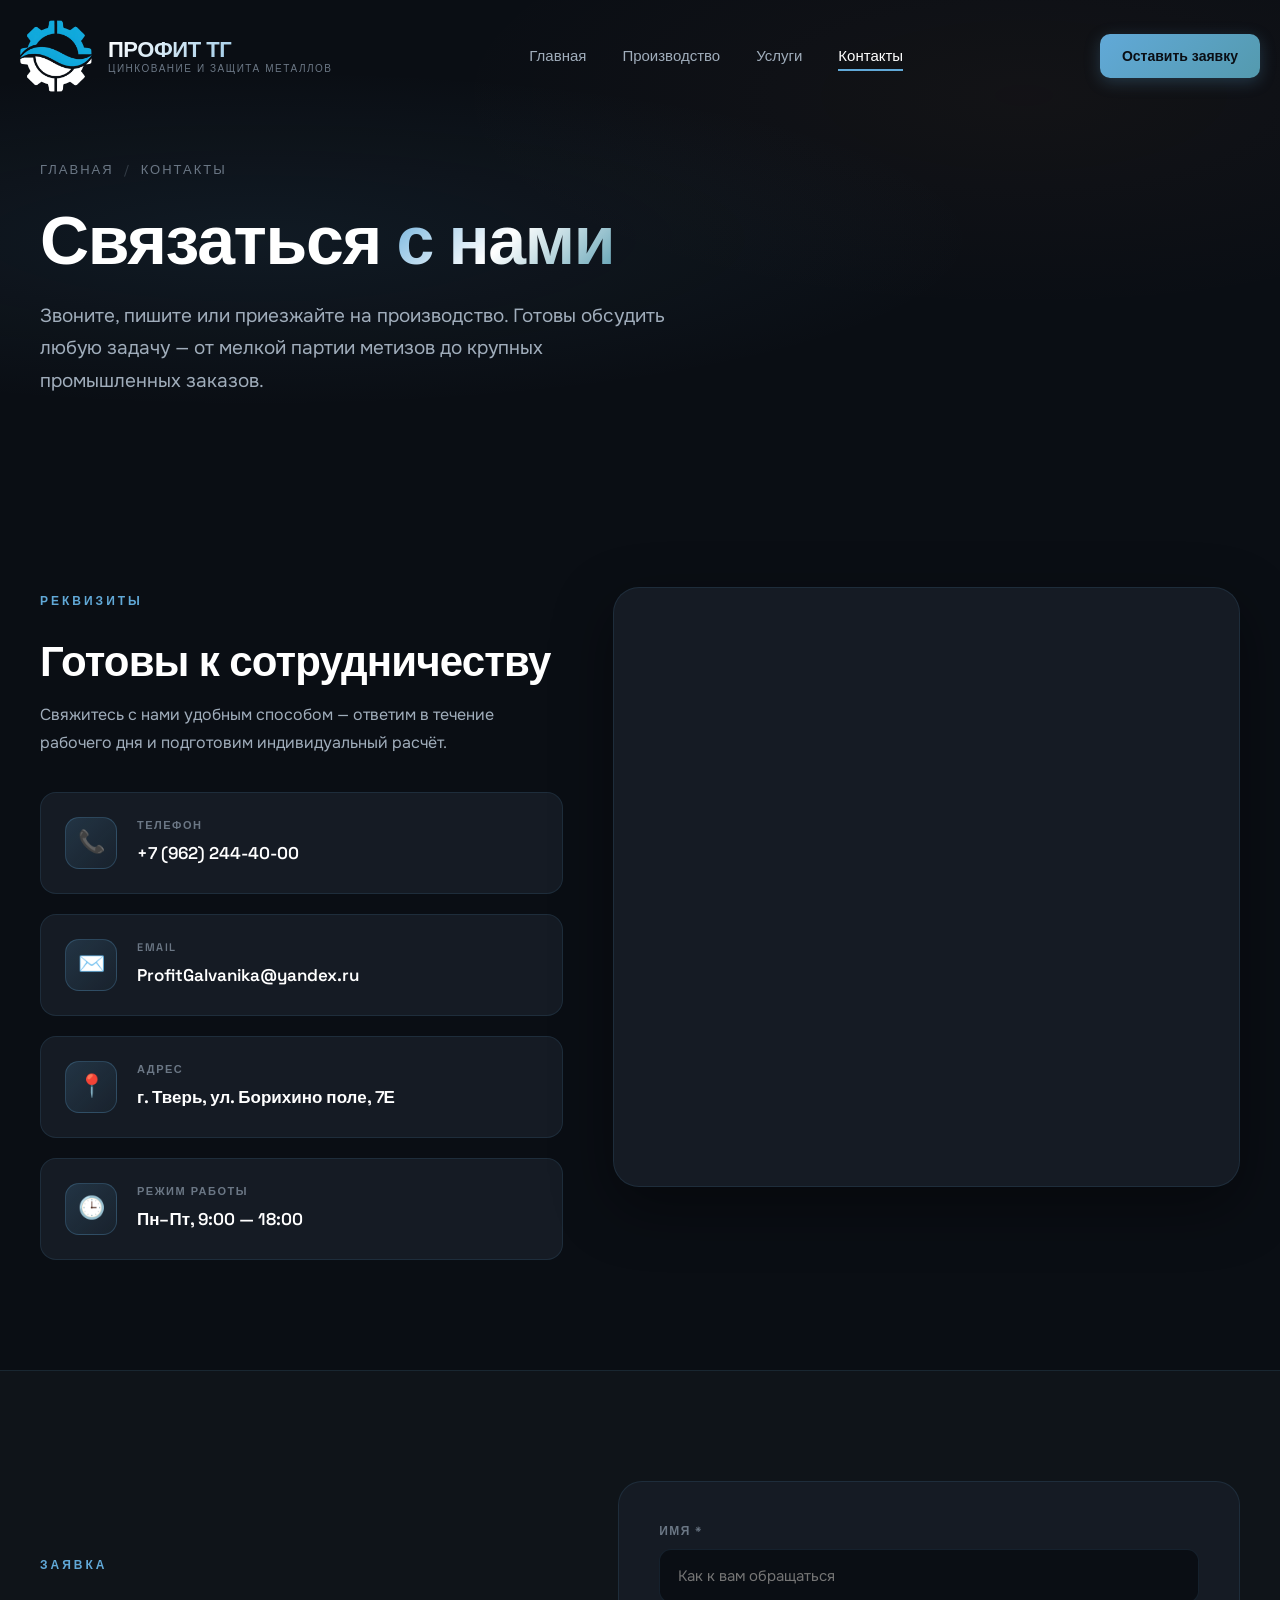
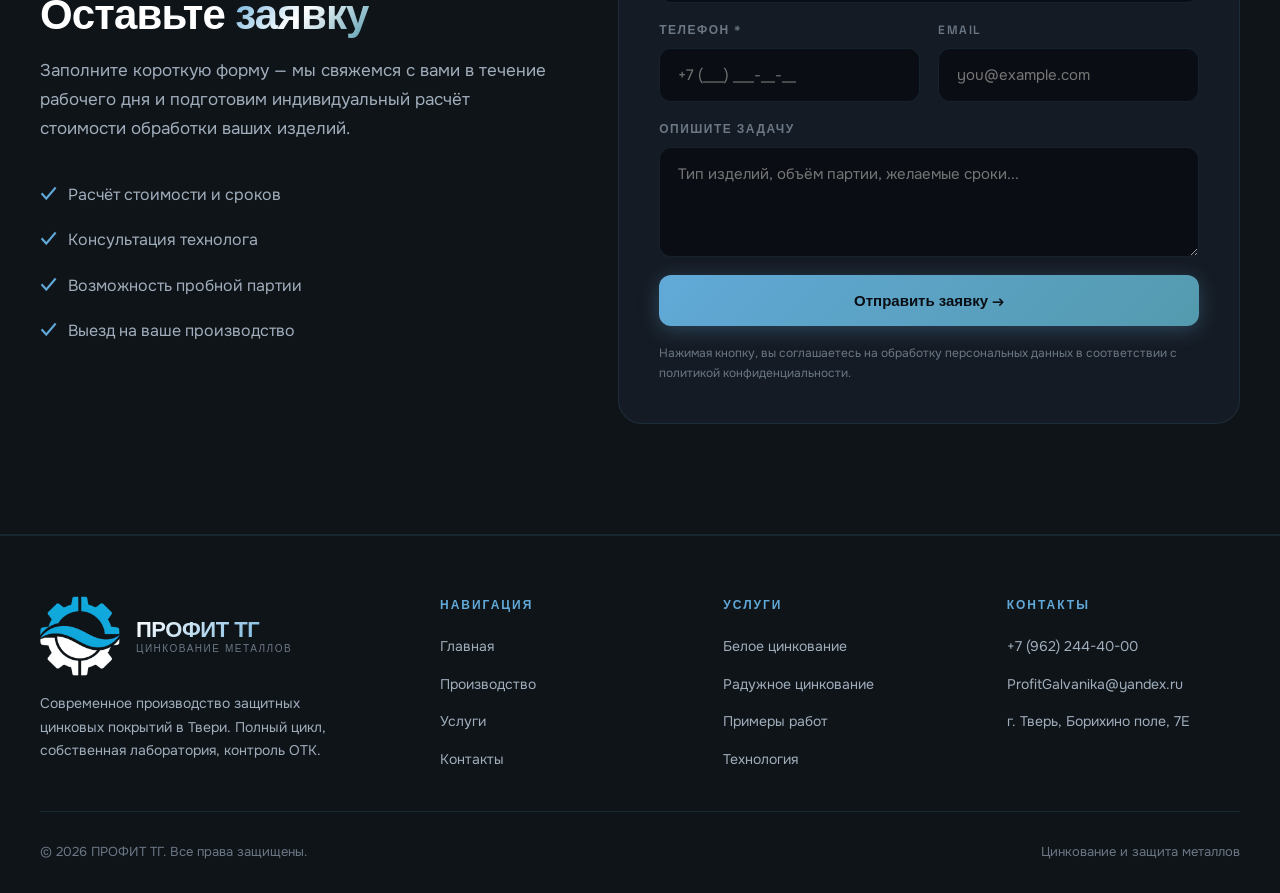
==== contacts.html @ e3006796 "123" ====
<!DOCTYPE html>
<html lang="ru">
<head>
  <meta charset="UTF-8" />
  <meta name="viewport" content="width=device-width, initial-scale=1.0" />
  <title>Контакты — Профит ТГ</title>
  <meta name="description" content="Контакты ПРОФИТ ТГ: г. Тверь, ул. Борихино поле, 7Е. Телефон, email, схема проезда и форма обратной связи." />
  <link rel="icon" type="image/png" href="assets/img/favicon.png" />
  <link rel="apple-touch-icon" href="assets/img/favicon.png" />
  <link rel="preconnect" href="https://fonts.googleapis.com" />
  <link rel="preconnect" href="https://fonts.gstatic.com" crossorigin />
  <link href="https://fonts.googleapis.com/css2?family=Space+Grotesk:wght@400;500;600;700&family=Onest:wght@300;400;500;600;700&display=swap" rel="stylesheet" />
  <link rel="stylesheet" href="assets/css/style.css" />
</head>
<body>

  <nav class="nav" id="navbar">
    <div class="nav-inner">
      <a class="brand" href="index.html">
        <img src="assets/img/logo.png" alt="Профит ТГ" />
        <span class="brand-text">
          <span class="name">ПРОФИТ ТГ</span>
          <span class="tag">Цинкование и защита металлов</span>
        </span>
      </a>
      <ul class="nav-links">
        <li><a href="index.html">Главная</a></li>
        <li><a href="production.html">Производство</a></li>
        <li><a href="services.html">Услуги</a></li>
        <li><a href="contacts.html" class="active">Контакты</a></li>
      </ul>
      <a href="#form" class="nav-cta">Оставить заявку</a>
      <button class="mobile-menu-btn" onclick="toggleMenu()" id="menuBtn"><span></span><span></span><span></span></button>
    </div>
  </nav>

  <div class="mobile-nav" id="mobileNav">
    <a href="index.html" onclick="toggleMenu()">Главная</a>
    <a href="production.html" onclick="toggleMenu()">Производство</a>
    <a href="services.html" onclick="toggleMenu()">Услуги</a>
    <a href="contacts.html" class="active" onclick="toggleMenu()">Контакты</a>
  </div>

  <!-- Hero -->
  <section class="page-hero" style="min-height:50vh;">
    <div class="page-hero-inner">
      <div class="breadcrumbs"><a href="index.html">Главная</a><span class="sep">/</span><span>Контакты</span></div>
      <h1>Связаться <span style="background:linear-gradient(135deg,var(--accent),#fff,var(--accent-secondary));-webkit-background-clip:text;background-clip:text;-webkit-text-fill-color:transparent;">с&nbsp;нами</span></h1>
      <p>Звоните, пишите или приезжайте на производство. Готовы обсудить любую задачу — от мелкой партии метизов до крупных промышленных заказов.</p>
    </div>
  </section>

  <!-- Contacts -->
  <section class="section">
    <div class="contacts-grid">
      <div class="contact-info">
        <span class="section-label">Реквизиты</span>
        <h2 style="font-size: clamp(28px, 3.5vw, 42px); margin: 12px 0 16px;">Готовы к сотрудничеству</h2>
        <p style="color: var(--text-secondary); font-size: 16px; line-height: 1.7;">Свяжитесь с нами удобным способом — ответим в течение рабочего дня и подготовим индивидуальный расчёт.</p>

        <div class="contact-list">
          <div class="contact-item">
            <div class="contact-icon">📞</div>
            <div>
              <h4>Телефон</h4>
              <a href="tel:+79622444000">+7 (962) 244-40-00</a>
            </div>
          </div>
          <div class="contact-item">
            <div class="contact-icon">✉️</div>
            <div>
              <h4>Email</h4>
              <a href="mailto:ProfitGalvanika@yandex.ru">ProfitGalvanika@yandex.ru</a>
            </div>
          </div>
          <div class="contact-item">
            <div class="contact-icon">📍</div>
            <div>
              <h4>Адрес</h4>
              <p>г. Тверь, ул. Борихино поле, 7Е</p>
            </div>
          </div>
          <div class="contact-item">
            <div class="contact-icon">🕒</div>
            <div>
              <h4>Режим работы</h4>
              <p>Пн–Пт, 9:00 — 18:00</p>
            </div>
          </div>
        </div>
      </div>

      <div class="map-container">
        <iframe src="https://yandex.com/map-widget/v1/?ll=35.815013%2C56.834122&z=17&l=map&pt=35.815013%2C56.834122%2Cpm2rdm" allowfullscreen="true"></iframe>
      </div>
    </div>
  </section>

  <!-- Form -->
  <section class="form-section" id="form">
    <div class="section">
      <div class="form-wrap">
        <div class="form-info">
          <span class="section-label">Заявка</span>
          <h2>Оставьте <span class="accent">заявку</span></h2>
          <p>Заполните короткую форму — мы свяжемся с вами в течение рабочего дня и подготовим индивидуальный расчёт стоимости обработки ваших изделий.</p>
          <ul>
            <li>Расчёт стоимости и сроков</li>
            <li>Консультация технолога</li>
            <li>Возможность пробной партии</li>
            <li>Выезд на ваше производство</li>
          </ul>
        </div>

        <form class="feedback-form" id="feedbackForm" novalidate>
          <div class="field">
            <label for="f-name">Имя *</label>
            <input id="f-name" name="name" type="text" placeholder="Как к вам обращаться" required />
          </div>
          <div class="field-row">
            <div class="field">
              <label for="f-phone">Телефон *</label>
              <input id="f-phone" name="phone" type="tel" placeholder="+7 (___) ___-__-__" />
            </div>
            <div class="field">
              <label for="f-email">Email</label>
              <input id="f-email" name="email" type="email" placeholder="you@example.com" />
            </div>
          </div>
          <div class="field">
            <label for="f-message">Опишите задачу</label>
            <textarea id="f-message" name="message" placeholder="Тип изделий, объём партии, желаемые сроки..."></textarea>
          </div>
          <button type="submit" class="btn btn-primary" style="justify-content:center;">Отправить заявку →</button>
          <div class="form-status"></div>
          <p class="form-consent">Нажимая кнопку, вы соглашаетесь на обработку персональных данных в соответствии с политикой конфиденциальности.</p>
        </form>
      </div>
    </div>
  </section>

  <footer>
    <div class="footer-grid">
      <div class="footer-brand">
        <a class="brand" href="index.html">
          <img src="assets/img/logo.png" alt="Профит ТГ" />
          <span class="brand-text"><span class="name">ПРОФИТ ТГ</span><span class="tag">Цинкование металлов</span></span>
        </a>
        <p>Современное производство защитных цинковых покрытий в Твери. Полный цикл, собственная лаборатория, контроль ОТК.</p>
      </div>
      <div class="footer-col"><h5>Навигация</h5><ul><li><a href="index.html">Главная</a></li><li><a href="production.html">Производство</a></li><li><a href="services.html">Услуги</a></li><li><a href="contacts.html">Контакты</a></li></ul></div>
      <div class="footer-col"><h5>Услуги</h5><ul><li><a href="services.html#white">Белое цинкование</a></li><li><a href="services.html#rainbow">Радужное цинкование</a></li><li><a href="services.html#examples">Примеры работ</a></li><li><a href="production.html">Технология</a></li></ul></div>
      <div class="footer-col"><h5>Контакты</h5><ul><li><a href="tel:+79622444000">+7 (962) 244-40-00</a></li><li><a href="mailto:ProfitGalvanika@yandex.ru">ProfitGalvanika@yandex.ru</a></li><li><a href="contacts.html">г. Тверь, Борихино поле, 7Е</a></li></ul></div>
    </div>
    <div class="footer-bottom"><p>© <span id="year">2026</span> ПРОФИТ ТГ. Все права защищены.</p><p>Цинкование и защита металлов</p></div>
  </footer>

  <script>document.getElementById('year').textContent = new Date().getFullYear();</script>
  <script src="assets/js/main.js"></script>
</body>
</html>
---- assets/css/style.css ----
/* ============================================
   ПРОФИТ ТГ — общий стиль (брендбук)
   Цвета: #61a9d8 / #549aae / #1e1e1d / #c99e41 / #e08455
   Шрифты: Space Grotesk + Onest
   ============================================ */

:root {
  --bg-primary: #0a0e14;
  --bg-secondary: #0f1419;
  --bg-card: #151b24;
  --bg-elevated: #1a2230;
  --accent: #61a9d8;
  --accent-secondary: #549aae;
  --accent-warm: #e08455;
  --accent-gold: #c99e41;
  --text-primary: #ffffff;
  --text-secondary: #a0adbb;
  --text-muted: #6b7785;
  --border: rgba(97, 169, 216, 0.12);
  --border-strong: rgba(97, 169, 216, 0.28);
  --glow: rgba(97, 169, 216, 0.3);
  --font-display: 'Space Grotesk', sans-serif;
  --font-body: 'Onest', sans-serif;
  --maxw: 1400px;
}

* { margin: 0; padding: 0; box-sizing: border-box; }
html { scroll-behavior: smooth; }
body {
  font-family: var(--font-body);
  background: var(--bg-primary);
  color: var(--text-primary);
  line-height: 1.6;
  overflow-x: hidden;
  font-weight: 400;
  -webkit-font-smoothing: antialiased;
}
h1, h2, h3, h4, h5, h6 { font-family: var(--font-display); letter-spacing: -0.02em; }
a { color: inherit; text-decoration: none; }
img { display: block; max-width: 100%; }

/* ===== Navigation ===== */
.nav {
  position: fixed; top: 0; left: 0; right: 0; z-index: 1000;
  padding: 20px 40px;
  transition: all 0.4s cubic-bezier(0.4, 0, 0.2, 1);
}
.nav.scrolled {
  background: rgba(10, 14, 20, 0.85);
  backdrop-filter: blur(20px) saturate(180%);
  -webkit-backdrop-filter: blur(20px) saturate(180%);
  border-bottom: 1px solid var(--border);
  padding: 14px 40px;
}
.nav-inner {
  max-width: var(--maxw); margin: 0 auto;
  display: flex; justify-content: space-between; align-items: center;
}
.brand { display: flex; align-items: center; gap: 16px; }
.brand img { width: 72px; height: 72px; object-fit: contain; flex-shrink: 0; }
.nav.scrolled .brand img { width: 60px; height: 60px; transition: all 0.4s; }
.brand-text {
  display: flex; flex-direction: column; line-height: 1;
  font-family: var(--font-display);
}
.brand-text .name {
  font-size: 22px; font-weight: 700; letter-spacing: -0.02em;
  background: linear-gradient(135deg, #fff 0%, var(--accent) 100%);
  -webkit-background-clip: text; background-clip: text; -webkit-text-fill-color: transparent;
}
.brand-text .tag {
  font-size: 10px; font-weight: 500; letter-spacing: 1.5px;
  color: var(--text-muted); text-transform: uppercase; margin-top: 4px;
}
.nav-links { display: flex; gap: 36px; list-style: none; }
.nav-links a {
  color: var(--text-secondary); font-size: 15px; font-weight: 500;
  position: relative; transition: color 0.3s; font-family: var(--font-display);
}
.nav-links a::before {
  content: ''; position: absolute; bottom: -6px; left: 0; width: 0; height: 2px;
  background: var(--accent);
  transition: width 0.3s cubic-bezier(0.4, 0, 0.2, 1);
}
.nav-links a:hover, .nav-links a.active { color: var(--text-primary); }
.nav-links a:hover::before, .nav-links a.active::before { width: 100%; }
.nav-cta {
  padding: 11px 22px; border-radius: 10px;
  background: linear-gradient(135deg, var(--accent), var(--accent-secondary));
  color: #0a0e14 !important; font-weight: 600; font-size: 14px;
  font-family: var(--font-display);
  transition: all 0.3s; box-shadow: 0 4px 16px rgba(97, 169, 216, 0.25);
}
.nav-cta:hover { transform: translateY(-2px); box-shadow: 0 8px 24px rgba(97, 169, 216, 0.4); }

.mobile-menu-btn {
  display: none; background: none; border: none; cursor: pointer;
  padding: 8px; z-index: 1001; border-radius: 8px;
}
.mobile-menu-btn span {
  display: block; width: 26px; height: 2px;
  background: var(--text-primary); margin: 6px 0; border-radius: 2px;
  transition: all 0.3s cubic-bezier(0.4, 0, 0.2, 1);
}
.mobile-menu-btn.active span:nth-child(1) { transform: rotate(45deg) translate(6px, 6px); }
.mobile-menu-btn.active span:nth-child(2) { opacity: 0; }
.mobile-menu-btn.active span:nth-child(3) { transform: rotate(-45deg) translate(6px, -6px); }

.mobile-nav {
  display: none; position: fixed; inset: 0;
  background: rgba(10, 14, 20, 0.98); backdrop-filter: blur(20px);
  z-index: 999; padding: 120px 40px;
  flex-direction: column; align-items: center; gap: 32px;
  opacity: 0; transition: opacity 0.4s;
}
.mobile-nav.active { display: flex; opacity: 1; }
.mobile-nav a {
  color: var(--text-primary); font-size: 28px; font-weight: 600;
  font-family: var(--font-display); transition: color 0.3s;
}
.mobile-nav a:hover, .mobile-nav a.active { color: var(--accent); }

/* ===== Layout ===== */
.section { padding: 110px 40px; max-width: var(--maxw); margin: 0 auto; }
.section-tight { padding: 80px 40px; }
.section-header { text-align: center; margin-bottom: 70px; }
.section-label {
  display: inline-block; font-family: var(--font-display);
  font-size: 12px; text-transform: uppercase; letter-spacing: 3px;
  color: var(--accent); margin-bottom: 16px; font-weight: 600;
}
.section h2 {
  font-size: clamp(30px, 4vw, 48px); font-weight: 700;
  margin-bottom: 18px; line-height: 1.1;
}
.section h2 .accent {
  background: linear-gradient(135deg, var(--accent), #fff, var(--accent-secondary));
  -webkit-background-clip: text; background-clip: text; -webkit-text-fill-color: transparent;
}
.section-subtitle {
  color: var(--text-secondary); font-size: 17px;
  max-width: 640px; margin: 0 auto; line-height: 1.7;
}

/* ===== Buttons ===== */
.btn {
  display: inline-flex; align-items: center; gap: 10px;
  padding: 16px 30px; border-radius: 12px;
  font-family: var(--font-display); font-size: 15px; font-weight: 600;
  cursor: pointer; border: none;
  transition: all 0.3s cubic-bezier(0.4, 0, 0.2, 1);
}
.btn-primary {
  background: linear-gradient(135deg, var(--accent), var(--accent-secondary));
  color: #0a0e14;
  box-shadow: 0 4px 20px rgba(97, 169, 216, 0.3);
  position: relative; overflow: hidden;
}
.btn-primary::before {
  content: ''; position: absolute; top: 0; left: -100%; width: 100%; height: 100%;
  background: linear-gradient(90deg, transparent, rgba(255,255,255,0.35), transparent);
  transition: left 0.5s;
}
.btn-primary:hover::before { left: 100%; }
.btn-primary:hover { transform: translateY(-2px); box-shadow: 0 8px 30px rgba(97, 169, 216, 0.45); }
.btn-secondary {
  background: rgba(255, 255, 255, 0.04);
  color: var(--text-primary);
  border: 1px solid var(--border-strong);
}
.btn-secondary:hover {
  border-color: var(--accent);
  background: rgba(97, 169, 216, 0.08);
  transform: translateY(-2px);
}

/* ===== Hero (общий) ===== */
.page-hero {
  min-height: 70vh; padding: 160px 40px 80px;
  position: relative; overflow: hidden;
  background:
    radial-gradient(ellipse at 20% 50%, rgba(97, 169, 216, 0.08) 0%, transparent 50%),
    radial-gradient(ellipse at 80% 20%, rgba(224, 132, 85, 0.04) 0%, transparent 40%),
    var(--bg-primary);
  display: flex; align-items: center;
}
.page-hero-inner {
  max-width: var(--maxw); margin: 0 auto; width: 100%;
  position: relative; z-index: 2;
}
.page-hero h1 {
  font-size: clamp(36px, 5.5vw, 68px); font-weight: 700;
  line-height: 1.05; margin-bottom: 24px;
}
.page-hero p {
  color: var(--text-secondary); font-size: 19px;
  max-width: 640px; line-height: 1.7;
}
.breadcrumbs {
  display: flex; gap: 10px; align-items: center;
  font-size: 13px; color: var(--text-muted);
  margin-bottom: 24px; font-family: var(--font-display);
  text-transform: uppercase; letter-spacing: 2px;
}
.breadcrumbs a { color: var(--text-muted); transition: color 0.3s; }
.breadcrumbs a:hover { color: var(--accent); }
.breadcrumbs span.sep { opacity: 0.4; }

/* ===== Главная: слайдер-баннер ===== */
.banner-slider {
  position: relative; height: 100vh; min-height: 640px; max-height: 880px;
  overflow: hidden;
  background: var(--bg-primary);
}
.slide {
  position: absolute; inset: 0;
  opacity: 0; visibility: hidden;
  transition: opacity 1.1s cubic-bezier(0.4, 0, 0.2, 1), visibility 1.1s;
  display: flex; align-items: center;
}
.slide.active { opacity: 1; visibility: visible; }
.slide-bg {
  position: absolute; inset: 0;
  background-size: cover; background-position: center;
  transform: scale(1.08);
  transition: transform 8s ease-out;
}
.slide.active .slide-bg { transform: scale(1); }
.slide-overlay {
  position: absolute; inset: 0;
  background:
    linear-gradient(90deg, rgba(10, 14, 20, 0.92) 0%, rgba(10, 14, 20, 0.55) 50%, rgba(10, 14, 20, 0.85) 100%),
    linear-gradient(180deg, rgba(10, 14, 20, 0.4) 0%, rgba(10, 14, 20, 0.7) 100%);
}
.slide-content {
  position: relative; z-index: 2;
  max-width: var(--maxw); margin: 0 auto; padding: 0 40px; width: 100%;
}
.slide-inner { max-width: 720px; }
.slide-tag {
  display: inline-flex; align-items: center; gap: 10px;
  padding: 10px 20px;
  background: rgba(97, 169, 216, 0.12);
  border: 1px solid rgba(97, 169, 216, 0.35);
  border-radius: 50px;
  font-size: 13px; color: var(--accent);
  font-family: var(--font-display); font-weight: 500;
  letter-spacing: 1px; text-transform: uppercase;
  margin-bottom: 30px;
  opacity: 0; transform: translateY(20px);
  transition: all 0.7s 0.3s cubic-bezier(0.16, 1, 0.3, 1);
}
.slide.active .slide-tag { opacity: 1; transform: translateY(0); }
.slide h2 {
  font-family: var(--font-display);
  font-size: clamp(38px, 6vw, 80px);
  font-weight: 700; line-height: 1; letter-spacing: -0.03em;
  margin-bottom: 28px;
  opacity: 0; transform: translateY(30px);
  transition: all 0.8s 0.45s cubic-bezier(0.16, 1, 0.3, 1);
}
.slide.active h2 { opacity: 1; transform: translateY(0); }
.slide h2 .accent {
  background: linear-gradient(135deg, var(--accent), #fff, var(--accent-secondary));
  -webkit-background-clip: text; background-clip: text; -webkit-text-fill-color: transparent;
}
.slide-desc {
  font-size: 19px; color: var(--text-secondary);
  max-width: 560px; line-height: 1.7; margin-bottom: 36px;
  opacity: 0; transform: translateY(30px);
  transition: all 0.8s 0.6s cubic-bezier(0.16, 1, 0.3, 1);
}
.slide.active .slide-desc { opacity: 1; transform: translateY(0); }
.slide-cta {
  opacity: 0; transform: translateY(30px);
  transition: all 0.8s 0.75s cubic-bezier(0.16, 1, 0.3, 1);
}
.slide.active .slide-cta { opacity: 1; transform: translateY(0); }

.slider-controls {
  position: absolute; bottom: 50px; left: 0; right: 0;
  z-index: 10;
  max-width: var(--maxw); margin: 0 auto;
  padding: 0 40px;
  display: flex; justify-content: space-between; align-items: center;
  pointer-events: none;
}
.slider-dots { display: flex; gap: 12px; pointer-events: auto; }
.slider-dot {
  width: 40px; height: 3px; border-radius: 2px;
  background: rgba(255, 255, 255, 0.2);
  border: none; cursor: pointer;
  transition: all 0.4s; padding: 0;
  position: relative; overflow: hidden;
}
.slider-dot::after {
  content: ''; position: absolute; inset: 0;
  background: var(--accent); transform: scaleX(0); transform-origin: left;
  transition: transform 0s;
}
.slider-dot.active { background: rgba(255, 255, 255, 0.3); }
.slider-dot.active::after {
  transform: scaleX(1);
  transition: transform 6s linear;
}
.slider-arrows { display: flex; gap: 12px; pointer-events: auto; }
.slider-arrow {
  width: 52px; height: 52px; border-radius: 50%;
  background: rgba(255, 255, 255, 0.06);
  border: 1px solid rgba(255, 255, 255, 0.15);
  color: #fff; cursor: pointer;
  display: flex; align-items: center; justify-content: center;
  transition: all 0.3s; backdrop-filter: blur(10px);
  font-size: 20px;
}
.slider-arrow:hover {
  background: var(--accent); border-color: var(--accent);
  color: #0a0e14; transform: scale(1.05);
}

/* кликабельность всего слайда */
.slide-link { position: absolute; inset: 0; z-index: 1; cursor: pointer; }

/* ===== Stats Bar ===== */
.stats-bar {
  display: grid; grid-template-columns: repeat(4, 1fr);
  gap: 0;
  background: linear-gradient(135deg, var(--bg-card), var(--bg-elevated));
  border: 1px solid var(--border);
  border-radius: 24px;
  padding: 0;
  margin-top: -60px; position: relative; z-index: 5;
  max-width: var(--maxw); margin-left: auto; margin-right: auto;
  box-shadow: 0 30px 80px rgba(0, 0, 0, 0.5);
  overflow: hidden;
}
.stat-cell {
  text-align: center; padding: 36px 24px;
  border-right: 1px solid var(--border);
  transition: background 0.3s;
}
.stat-cell:last-child { border-right: none; }
.stat-cell:hover { background: rgba(97, 169, 216, 0.05); }
.stat-cell .num {
  font-family: var(--font-display);
  font-size: 42px; font-weight: 700;
  background: linear-gradient(135deg, var(--accent), #fff, var(--accent-secondary));
  -webkit-background-clip: text; background-clip: text; -webkit-text-fill-color: transparent;
  margin-bottom: 8px; letter-spacing: -0.02em;
}
.stat-cell .lbl {
  font-size: 13px; color: var(--text-secondary);
  text-transform: uppercase; letter-spacing: 1.5px; font-weight: 500;
}

/* ===== Cards / Grids ===== */
.cards-grid { display: grid; gap: 24px; }
.cards-grid.cols-3 { grid-template-columns: repeat(3, 1fr); }
.cards-grid.cols-2 { grid-template-columns: repeat(2, 1fr); }
.cards-grid.cols-4 { grid-template-columns: repeat(4, 1fr); }

.card {
  background: var(--bg-card);
  border: 1px solid var(--border);
  border-radius: 22px;
  overflow: hidden;
  transition: all 0.5s cubic-bezier(0.4, 0, 0.2, 1);
  opacity: 0; transform: translateY(30px);
  position: relative;
}
.card.visible { opacity: 1; transform: translateY(0); }
.card:hover {
  transform: translateY(-8px);
  border-color: var(--border-strong);
  box-shadow: 0 30px 60px rgba(0, 0, 0, 0.4), 0 0 40px rgba(97, 169, 216, 0.08);
}
.card-img {
  width: 100%; height: 220px; object-fit: cover;
  transition: transform 0.6s;
  background: linear-gradient(135deg, #1a2230, #0f1419);
}
.card:hover .card-img { transform: scale(1.06); }
.card-body { padding: 28px; }
.card-icon {
  width: 52px; height: 52px;
  background: linear-gradient(135deg, rgba(97, 169, 216, 0.18), rgba(97, 169, 216, 0.05));
  border: 1px solid rgba(97, 169, 216, 0.25);
  border-radius: 14px;
  display: flex; align-items: center; justify-content: center;
  margin-bottom: 20px;
  font-size: 22px;
  transition: all 0.3s;
}
.card:hover .card-icon {
  transform: scale(1.08) rotate(-4deg);
  border-color: var(--accent);
}
.card h3 {
  font-size: 20px; margin-bottom: 12px;
  font-weight: 600;
}
.card p { color: var(--text-secondary); font-size: 14.5px; line-height: 1.7; }

/* ===== Production page specifics ===== */
.production-block {
  display: grid; grid-template-columns: 1.1fr 0.9fr;
  gap: 60px; align-items: center;
  margin-bottom: 100px;
}
.production-block.reverse { grid-template-columns: 0.9fr 1.1fr; }
.production-block.reverse .pb-text { order: 2; }
.production-block.reverse .pb-img { order: 1; }
.pb-img {
  border-radius: 24px; overflow: hidden;
  border: 1px solid var(--border);
  box-shadow: 0 30px 60px rgba(0, 0, 0, 0.4);
  aspect-ratio: 4/3; background: var(--bg-card);
}
.pb-img img { width: 100%; height: 100%; object-fit: cover; }
.pb-text h3 {
  font-size: clamp(26px, 3vw, 38px); margin-bottom: 20px;
  font-weight: 700; line-height: 1.15;
}
.pb-text p { color: var(--text-secondary); font-size: 16px; line-height: 1.75; margin-bottom: 16px; }
.pb-text ul { list-style: none; margin-top: 24px; }
.pb-text ul li {
  position: relative; padding: 12px 0 12px 32px;
  color: var(--text-secondary); font-size: 15px;
  border-bottom: 1px solid var(--border);
}
.pb-text ul li::before {
  content: '→'; position: absolute; left: 0;
  color: var(--accent); font-weight: 700;
}
.pb-text ul li:last-child { border-bottom: none; }

/* ===== Process steps ===== */
.process-grid {
  display: grid; grid-template-columns: repeat(4, 1fr);
  gap: 20px; margin-top: 40px;
}
.process-step {
  text-align: center; padding: 32px 24px;
  background: var(--bg-card);
  border: 1px solid var(--border);
  border-radius: 20px;
  transition: all 0.4s cubic-bezier(0.4, 0, 0.2, 1);
  opacity: 0; transform: translateY(30px);
  position: relative;
}
.process-step.visible { opacity: 1; transform: translateY(0); }
.process-step:hover {
  border-color: var(--accent);
  transform: translateY(-6px);
  box-shadow: 0 20px 40px rgba(97, 169, 216, 0.1);
}
.step-num {
  width: 56px; height: 56px;
  background: linear-gradient(135deg, var(--accent), var(--accent-secondary));
  border-radius: 16px;
  display: flex; align-items: center; justify-content: center;
  margin: 0 auto 20px;
  font-family: var(--font-display);
  font-weight: 700; font-size: 22px; color: #0a0e14;
  box-shadow: 0 10px 30px rgba(97, 169, 216, 0.3);
  transition: all 0.3s;
}
.process-step:hover .step-num { transform: scale(1.1) rotate(-5deg); }
.process-step h4 { font-size: 17px; margin-bottom: 8px; font-weight: 600; }
.process-step p { font-size: 14px; color: var(--text-secondary); line-height: 1.6; }

/* ===== Coatings ===== */
.coating-card { background: var(--bg-card); border: 1px solid var(--border); border-radius: 26px; overflow: hidden; transition: all 0.5s; opacity: 0; transform: translateY(30px); }
.coating-card.visible { opacity: 1; transform: translateY(0); }
.coating-card:hover { transform: translateY(-6px); box-shadow: 0 40px 80px rgba(0, 0, 0, 0.5); border-color: var(--border-strong); }
.coating-card .img { height: 280px; overflow: hidden; }
.coating-card .img img { width: 100%; height: 100%; object-fit: cover; transition: transform 0.6s; }
.coating-card:hover .img img { transform: scale(1.06); }
.coating-body { padding: 32px; }
.coating-tag { display: inline-block; padding: 8px 16px; background: rgba(97, 169, 216, 0.1); color: var(--accent); border-radius: 20px; font-size: 11px; margin-bottom: 18px; font-weight: 600; letter-spacing: 1px; text-transform: uppercase; font-family: var(--font-display); }
.coating-tag.warm { background: rgba(224, 132, 85, 0.12); color: var(--accent-warm); }
.coating-card h3 { font-size: 26px; margin-bottom: 14px; font-weight: 700; }
.coating-card > .coating-body > p { color: var(--text-secondary); line-height: 1.75; margin-bottom: 22px; }
.feat-list { list-style: none; }
.feat-list li { padding: 10px 0 10px 28px; position: relative; color: var(--text-secondary); font-size: 14.5px; }
.feat-list li::before { content: '→'; position: absolute; left: 0; color: var(--accent); font-weight: 700; }

/* ===== Contacts ===== */
.contacts-grid {
  display: grid; grid-template-columns: 1fr 1.2fr;
  gap: 50px; align-items: start;
}
.contact-list { display: flex; flex-direction: column; gap: 20px; margin-top: 36px; }
.contact-item {
  display: flex; gap: 20px; align-items: flex-start;
  padding: 24px;
  background: var(--bg-card);
  border: 1px solid var(--border);
  border-radius: 16px;
  transition: all 0.3s;
}
.contact-item:hover {
  border-color: var(--border-strong);
  transform: translateX(6px);
  background: var(--bg-elevated);
}
.contact-icon {
  width: 52px; height: 52px; flex-shrink: 0;
  background: linear-gradient(135deg, rgba(97, 169, 216, 0.18), rgba(97, 169, 216, 0.05));
  border: 1px solid rgba(97, 169, 216, 0.25);
  border-radius: 14px;
  display: flex; align-items: center; justify-content: center;
  font-size: 22px;
}
.contact-item h4 {
  font-size: 11px; color: var(--text-muted);
  margin-bottom: 6px; text-transform: uppercase;
  letter-spacing: 1.5px; font-weight: 600;
  font-family: var(--font-display);
}
.contact-item p, .contact-item a {
  font-size: 17px; color: var(--text-primary);
  font-weight: 600; transition: color 0.3s;
  font-family: var(--font-display);
}
.contact-item a:hover { color: var(--accent); }

.map-container {
  background: var(--bg-card);
  border-radius: 26px; overflow: hidden;
  height: 600px;
  border: 1px solid var(--border);
  box-shadow: 0 20px 60px rgba(0, 0, 0, 0.4);
}
.map-container iframe {
  width: 100%; height: 100%; border: none;
  filter: grayscale(60%) invert(88%) contrast(82%);
}

/* ===== Form ===== */
.form-section { background: var(--bg-secondary); border-top: 1px solid var(--border); border-bottom: 1px solid var(--border); }
.form-wrap {
  display: grid; grid-template-columns: 1fr 1.2fr;
  gap: 60px; align-items: center;
}
.form-info h2 { font-size: clamp(28px, 3.5vw, 42px); margin-bottom: 18px; line-height: 1.15; }
.form-info p { color: var(--text-secondary); font-size: 17px; line-height: 1.7; margin-bottom: 28px; }
.form-info ul { list-style: none; }
.form-info ul li { padding: 10px 0 10px 28px; position: relative; color: var(--text-secondary); }
.form-info ul li::before { content: '✓'; position: absolute; left: 0; color: var(--accent); font-weight: 700; }
.feedback-form {
  background: var(--bg-card);
  border: 1px solid var(--border);
  border-radius: 24px;
  padding: 40px;
  display: flex; flex-direction: column; gap: 18px;
}
.field { display: flex; flex-direction: column; gap: 8px; }
.field label {
  font-size: 12px; font-family: var(--font-display);
  color: var(--text-muted); text-transform: uppercase;
  letter-spacing: 1.5px; font-weight: 600;
}
.field input, .field textarea {
  background: var(--bg-primary);
  border: 1px solid var(--border);
  border-radius: 12px;
  padding: 16px 18px;
  color: var(--text-primary);
  font-family: var(--font-body); font-size: 15px;
  transition: all 0.3s;
}
.field input:focus, .field textarea:focus {
  outline: none;
  border-color: var(--accent);
  background: var(--bg-elevated);
  box-shadow: 0 0 0 4px rgba(97, 169, 216, 0.08);
}
.field textarea { resize: vertical; min-height: 110px; }
.field-row { display: grid; grid-template-columns: 1fr 1fr; gap: 18px; }
.form-consent { font-size: 12px; color: var(--text-muted); line-height: 1.6; }
.form-consent a { color: var(--accent); }
.form-status {
  font-size: 14px; padding: 14px 18px; border-radius: 10px;
  display: none;
}
.form-status.success { display: block; background: rgba(97, 169, 216, 0.1); border: 1px solid var(--accent); color: var(--accent); }
.form-status.error { display: block; background: rgba(224, 132, 85, 0.1); border: 1px solid var(--accent-warm); color: var(--accent-warm); }

/* ===== Gallery ===== */
.gallery-grid { display: grid; grid-template-columns: repeat(3, 1fr); gap: 20px; }
.gallery-item {
  position: relative; border-radius: 18px; overflow: hidden;
  aspect-ratio: 4/3; border: 1px solid var(--border);
  background: var(--bg-card);
  opacity: 0; transform: scale(0.95);
  transition: all 0.5s cubic-bezier(0.4, 0, 0.2, 1);
}
.gallery-item.visible { opacity: 1; transform: scale(1); }
.gallery-item img { width: 100%; height: 100%; object-fit: cover; transition: transform 0.6s; }
.gallery-item:hover img { transform: scale(1.08); }
.gallery-item .ov {
  position: absolute; bottom: 0; left: 0; right: 0;
  padding: 24px;
  background: linear-gradient(to top, rgba(10, 14, 20, 0.95), transparent);
  transform: translateY(100%);
  transition: transform 0.4s cubic-bezier(0.4, 0, 0.2, 1);
}
.gallery-item:hover .ov { transform: translateY(0); }
.gallery-item .ov h4 { font-size: 15px; color: var(--accent); font-family: var(--font-display); }

/* ===== Footer ===== */
footer {
  padding: 60px 40px 30px;
  border-top: 1px solid var(--border);
  background: var(--bg-secondary);
}
.footer-grid {
  max-width: var(--maxw); margin: 0 auto;
  display: grid; grid-template-columns: 1.5fr 1fr 1fr 1fr;
  gap: 50px;
  padding-bottom: 40px;
  border-bottom: 1px solid var(--border);
}
.footer-brand { display: flex; flex-direction: column; gap: 16px; }
.footer-brand .brand img { width: 80px; height: 80px; }
.footer-brand p { color: var(--text-secondary); font-size: 14px; line-height: 1.7; max-width: 320px; }
.footer-col h5 {
  font-family: var(--font-display);
  font-size: 12px; text-transform: uppercase;
  letter-spacing: 2px; color: var(--accent);
  margin-bottom: 18px; font-weight: 600;
}
.footer-col ul { list-style: none; display: flex; flex-direction: column; gap: 12px; }
.footer-col a { color: var(--text-secondary); font-size: 14px; transition: color 0.3s; }
.footer-col a:hover { color: var(--accent); }
.footer-bottom {
  max-width: var(--maxw); margin: 30px auto 0;
  display: flex; justify-content: space-between; align-items: center;
  color: var(--text-muted); font-size: 13px;
}

/* ===== Animations ===== */
@keyframes fadeUp { from { opacity: 0; transform: translateY(20px); } to { opacity: 1; transform: translateY(0); } }
.fade-in { animation: fadeUp 0.8s cubic-bezier(0.16, 1, 0.3, 1) both; }

/* ===== Responsive ===== */
@media (max-width: 1024px) {
  .nav-links, .nav-cta { display: none; }
  .mobile-menu-btn { display: block; }
  .cards-grid.cols-3, .cards-grid.cols-4 { grid-template-columns: repeat(2, 1fr); }
  .production-block, .production-block.reverse { grid-template-columns: 1fr; gap: 30px; }
  .production-block.reverse .pb-text, .production-block.reverse .pb-img { order: initial; }
  .process-grid { grid-template-columns: repeat(2, 1fr); }
  .stats-bar { grid-template-columns: repeat(2, 1fr); }
  .stat-cell:nth-child(2) { border-right: none; }
  .stat-cell:nth-child(1), .stat-cell:nth-child(2) { border-bottom: 1px solid var(--border); }
  .contacts-grid, .form-wrap { grid-template-columns: 1fr; gap: 40px; }
  .footer-grid { grid-template-columns: 1fr 1fr; gap: 30px; }
  .gallery-grid { grid-template-columns: repeat(2, 1fr); }
}
/* ===== Tablet / small laptop ===== */
@media (max-width: 768px) {
  /* Nav */
  .nav, .nav.scrolled { padding: 12px 18px; }
  .brand { gap: 12px; }
  .brand img, .nav.scrolled .brand img { width: 44px; height: 44px; }
  .brand-text .name { font-size: 18px; }
  .brand-text .tag { display: none; }
  .mobile-menu-btn { padding: 6px; }
  .mobile-nav { padding: 100px 24px 40px; gap: 24px; }
  .mobile-nav a { font-size: 26px; }

  /* Sections */
  .section { padding: 64px 18px; }
  .section-header { margin-bottom: 50px; }
  .section h2 { font-size: 28px; line-height: 1.15; margin-bottom: 14px; }
  .section-subtitle { font-size: 15px; }
  .section-label { font-size: 11px; letter-spacing: 2px; }

  /* Page hero */
  .page-hero { padding: 120px 18px 56px; min-height: auto; }
  .page-hero h1 { font-size: 36px; line-height: 1.08; margin-bottom: 18px; }
  .page-hero p { font-size: 16px; }
  .breadcrumbs { font-size: 11px; letter-spacing: 1.5px; margin-bottom: 18px; }

  /* Banner slider */
  .banner-slider { min-height: 92vh; height: 92vh; max-height: none; padding-bottom: 0; }
  .slide { min-height: 92vh; align-items: flex-end; padding-bottom: 110px; }
  .slide-content { padding: 0 20px; }
  .slide-overlay {
    background:
      linear-gradient(180deg, rgba(10,14,20,0.5) 0%, rgba(10,14,20,0.85) 60%, rgba(10,14,20,0.95) 100%);
  }
  .slide-tag { font-size: 11px; padding: 8px 16px; margin-bottom: 20px; letter-spacing: 0.5px; }
  .slide h2 { font-size: 38px; line-height: 1.05; margin-bottom: 18px; }
  .slide-desc { font-size: 15px; margin-bottom: 24px; }
  .slide-cta .btn { padding: 14px 24px; font-size: 14px; }
  .slider-controls { padding: 0 20px; bottom: 28px; }
  .slider-arrows { display: none; }
  .slider-dot { width: 30px; height: 3px; }

  /* Stats */
  .stats-wrap { padding: 0 18px; }
  .stats-bar { grid-template-columns: 1fr 1fr; margin-top: -32px; border-radius: 18px; }
  .stat-cell { padding: 22px 14px; border-right: 1px solid var(--border); border-bottom: 1px solid var(--border); }
  .stat-cell:nth-child(2n) { border-right: none; }
  .stat-cell:nth-child(3), .stat-cell:nth-child(4) { border-bottom: none; }
  .stat-cell:last-child { border-bottom: none; border-right: none; }
  .stat-cell .num { font-size: 26px; margin-bottom: 4px; }
  .stat-cell .lbl { font-size: 11px; letter-spacing: 1px; }

  /* Cards */
  .cards-grid.cols-2, .cards-grid.cols-3, .cards-grid.cols-4 { grid-template-columns: 1fr; gap: 16px; }
  .card-body { padding: 24px; }
  .card-img { height: 200px; }
  .card h3 { font-size: 19px; }

  /* Process */
  .process-grid { grid-template-columns: 1fr 1fr; gap: 14px; margin-top: 28px; }
  .process-step { padding: 24px 16px; }
  .step-num { width: 48px; height: 48px; font-size: 18px; margin-bottom: 14px; border-radius: 14px; }
  .process-step h4 { font-size: 16px; }
  .process-step p { font-size: 13px; }

  /* Production blocks */
  .production-block, .production-block.reverse {
    grid-template-columns: 1fr; gap: 24px; margin-bottom: 60px;
  }
  .production-block.reverse .pb-text, .production-block.reverse .pb-img { order: initial; }
  .pb-img { border-radius: 18px; aspect-ratio: 4/3; }
  .pb-text h3 { font-size: 24px; margin-bottom: 14px; }
  .pb-text p { font-size: 15px; }
  .pb-text ul li { font-size: 14px; padding: 10px 0 10px 26px; }

  /* Coatings */
  .coating-card { border-radius: 22px; }
  .coating-card .img { height: 220px; }
  .coating-body { padding: 26px; }
  .coating-card h3 { font-size: 22px; }
  .coating-card > .coating-body > p { font-size: 14.5px; }

  /* Gallery */
  .gallery-grid { grid-template-columns: 1fr 1fr; gap: 12px; }
  .gallery-item { border-radius: 14px; }
  .gallery-item .ov { padding: 14px; transform: translateY(0); background: linear-gradient(to top, rgba(10,14,20,0.92) 30%, transparent); }
  .gallery-item .ov h4 { font-size: 12px; }

  /* Contacts */
  .contacts-grid, .form-wrap { grid-template-columns: 1fr; gap: 32px; }
  .contact-list { gap: 14px; margin-top: 28px; }
  .contact-item { padding: 18px; gap: 14px; }
  .contact-item:hover { transform: none; }
  .contact-icon { width: 44px; height: 44px; font-size: 18px; border-radius: 12px; }
  .contact-item h4 { font-size: 10px; }
  .contact-item p, .contact-item a { font-size: 15px; word-break: break-word; }
  .map-container { height: 320px; border-radius: 20px; }

  /* Form */
  .feedback-form { padding: 24px; border-radius: 20px; gap: 14px; }
  .field input, .field textarea { padding: 14px 16px; font-size: 15px; border-radius: 10px; }
  .field-row { grid-template-columns: 1fr; gap: 14px; }
  .field label { font-size: 11px; }
  .form-info ul li { font-size: 14px; }

  /* Buttons */
  .btn { padding: 14px 22px; font-size: 14px; width: 100%; justify-content: center; }
  .hero-buttons, .slide-cta { width: 100%; }
  .nav-cta { display: none; }

  /* Footer */
  .footer-grid { grid-template-columns: 1fr; gap: 36px; padding-bottom: 32px; }
  .footer-brand .brand img { width: 56px; height: 56px; }
  .footer-bottom { flex-direction: column; gap: 12px; text-align: center; font-size: 12px; }
  footer { padding: 50px 20px 24px; }

  /* CTA boxes (cards с фоном внутри section) */
  .section > div[style*="background: linear-gradient"] { padding: 40px 24px !important; border-radius: 20px; }
}

/* ===== Phone (small) ===== */
@media (max-width: 480px) {
  .nav, .nav.scrolled { padding: 10px 14px; }
  .brand { gap: 10px; }
  .brand img, .nav.scrolled .brand img { width: 40px; height: 40px; }
  .brand-text .name { font-size: 16px; }

  .section { padding: 56px 16px; }
  .section h2 { font-size: 25px; }
  .section-header { margin-bottom: 40px; }

  .page-hero { padding: 110px 16px 48px; }
  .page-hero h1 { font-size: 30px; }
  .page-hero p { font-size: 15px; }

  .banner-slider, .slide { min-height: 88vh; height: 88vh; }
  .slide { padding-bottom: 90px; }
  .slide-tag { font-size: 10px; padding: 7px 14px; margin-bottom: 16px; }
  .slide h2 { font-size: 32px; margin-bottom: 14px; }
  .slide-desc { font-size: 14px; margin-bottom: 20px; }
  .slider-controls { bottom: 22px; padding: 0 16px; }
  .slider-dot { width: 24px; }

  .stats-wrap { padding: 0 16px; }
  .stats-bar { grid-template-columns: 1fr; margin-top: -28px; border-radius: 16px; }
  .stat-cell { border-right: none !important; border-bottom: 1px solid var(--border) !important; padding: 20px 16px; }
  .stat-cell:last-child { border-bottom: none !important; }
  .stat-cell .num { font-size: 28px; }

  .process-grid { grid-template-columns: 1fr; }
  .gallery-grid { grid-template-columns: 1fr; gap: 12px; }

  .pb-text h3 { font-size: 22px; }
  .coating-card .img { height: 190px; }
  .coating-card h3 { font-size: 20px; }
  .coating-body { padding: 22px; }

  .contact-item p, .contact-item a { font-size: 14px; }
  .map-container { height: 280px; }
  .feedback-form { padding: 20px; }

  .footer-brand .brand img { width: 48px; height: 48px; }
  footer { padding: 44px 16px 20px; }

  .section > div[style*="background: linear-gradient"] { padding: 34px 18px !important; }
}

/* iOS safe-area + предотвращение горизонтального скролла */
@supports (padding: max(0px)) {
  .nav, .nav.scrolled { padding-left: max(20px, env(safe-area-inset-left)); padding-right: max(20px, env(safe-area-inset-right)); }
}
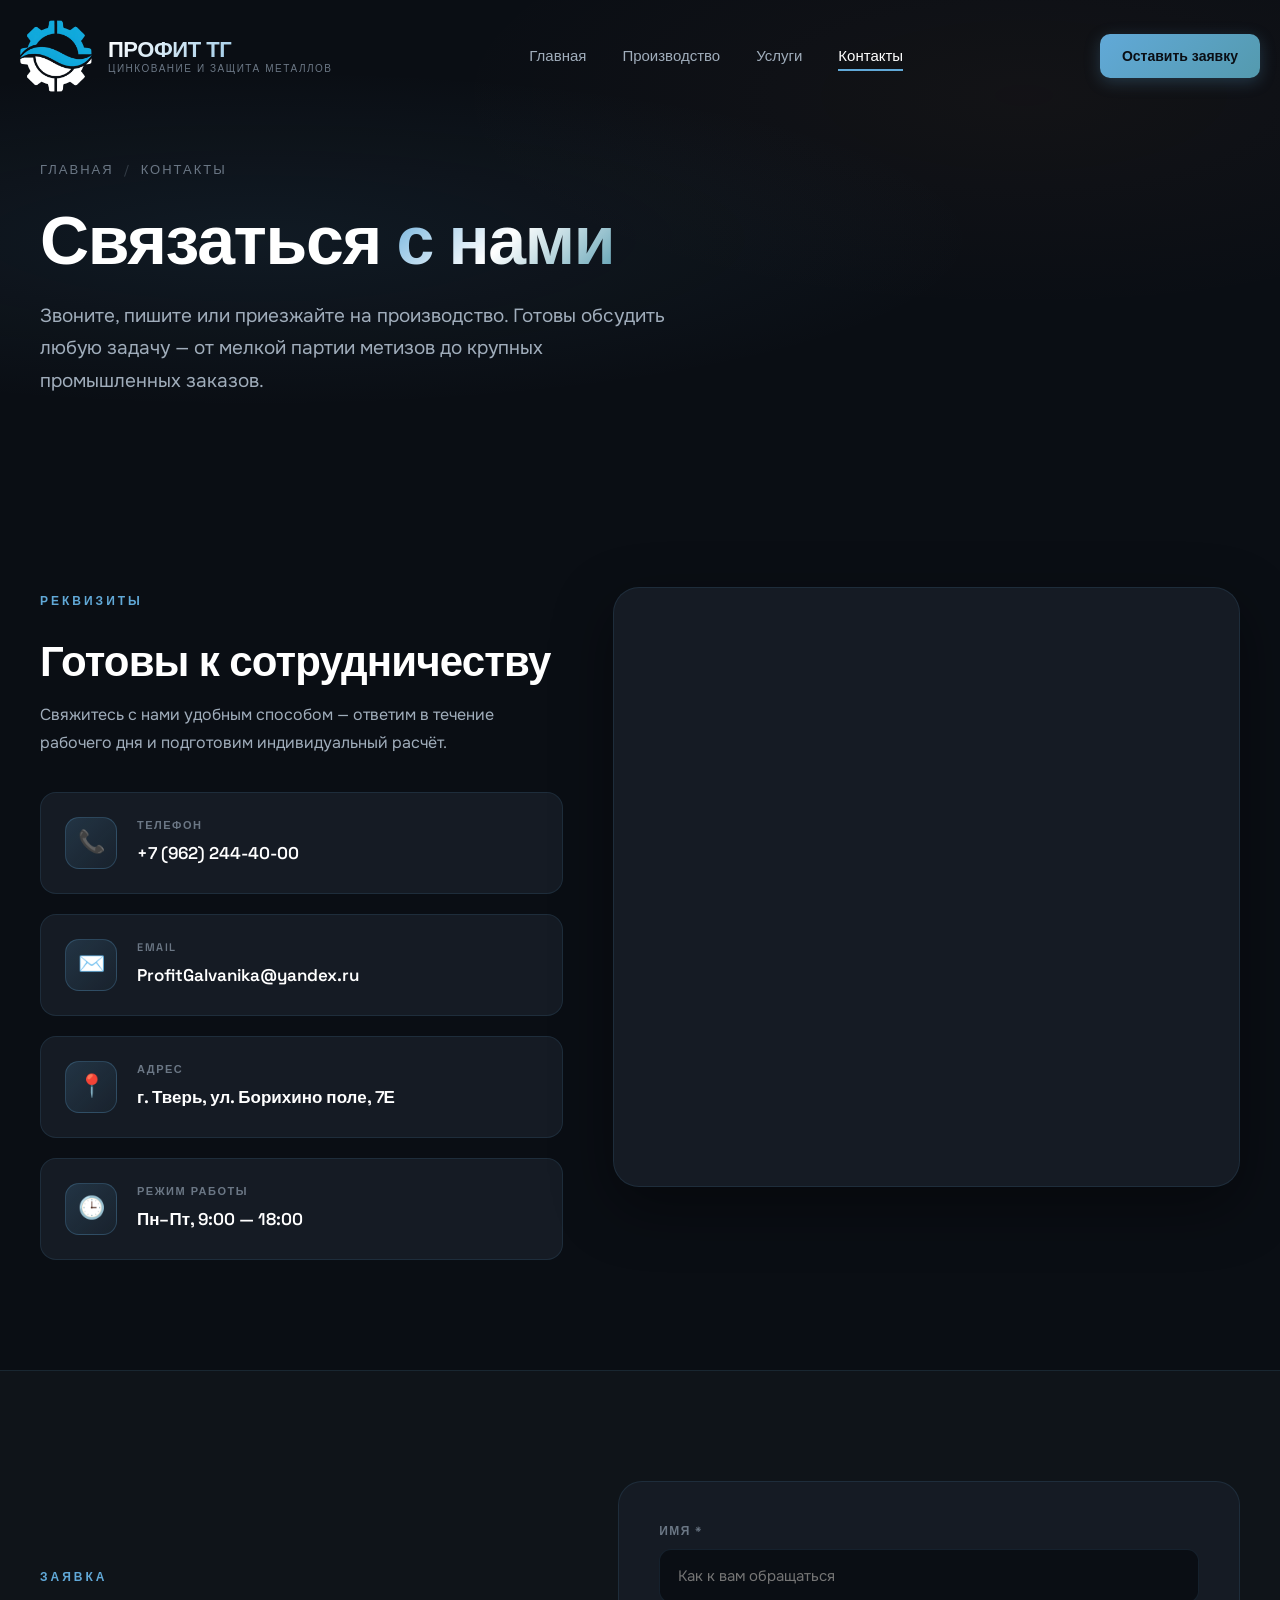
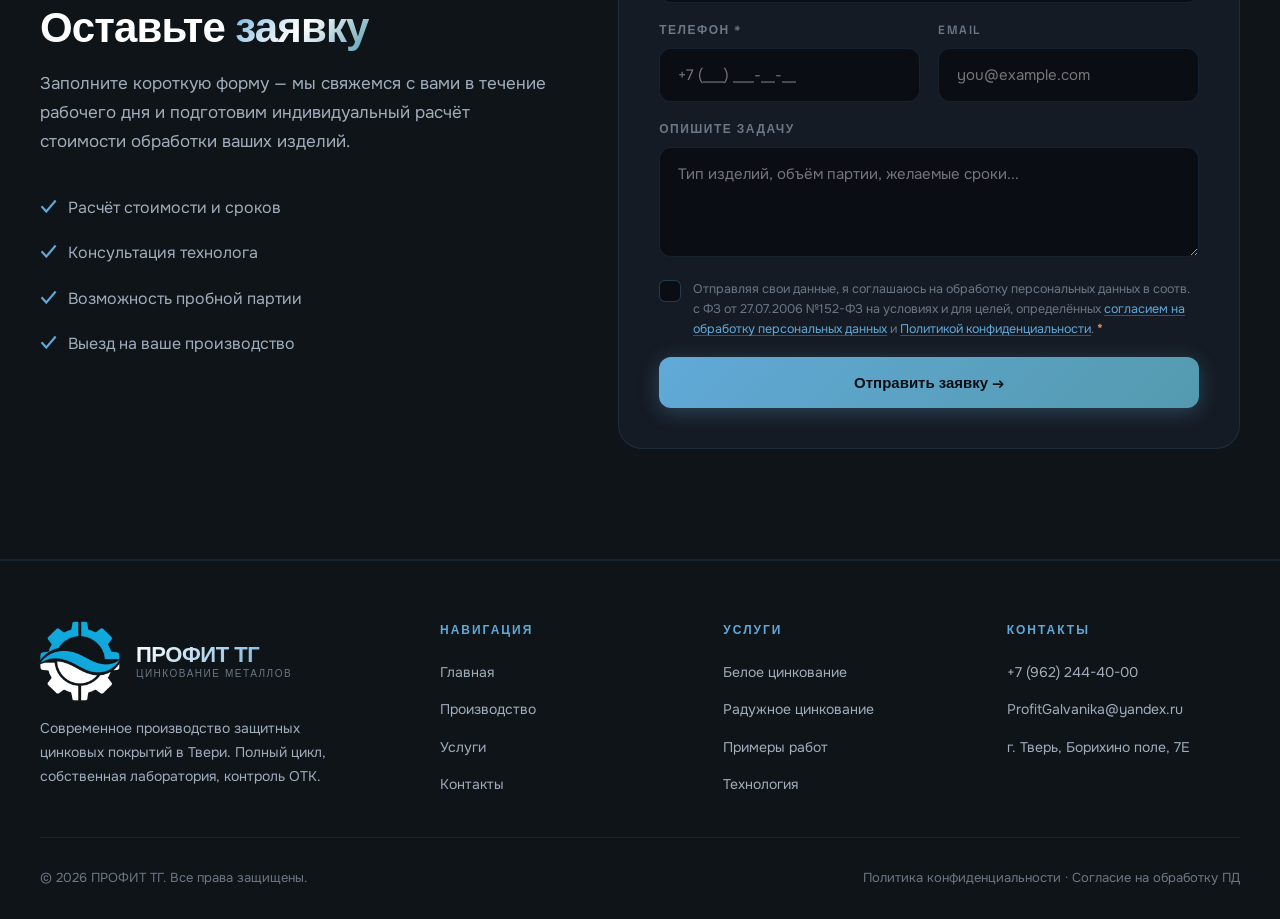
==== commit e55c8769: "latest" ====
--- a/contacts.html
+++ b/contacts.html
@@ -131,9 +131,15 @@
             <label for="f-message">Опишите задачу</label>
             <textarea id="f-message" name="message" placeholder="Тип изделий, объём партии, желаемые сроки..."></textarea>
           </div>
+          <label class="consent-check">
+            <input type="checkbox" id="f-consent" name="consent" required />
+            <span class="consent-box" aria-hidden="true"></span>
+            <span class="consent-text">
+              Отправляя свои данные, я соглашаюсь на обработку персональных данных в соотв. с ФЗ от 27.07.2006 №152-ФЗ на условиях и для целей, определённых <a href="personal.html" target="_blank" rel="noopener">согласием на обработку персональных данных</a> и <a href="privacy.html" target="_blank" rel="noopener">Политикой конфиденциальности</a>. <span class="req">*</span>
+            </span>
+          </label>
           <button type="submit" class="btn btn-primary" style="justify-content:center;">Отправить заявку →</button>
           <div class="form-status"></div>
-          <p class="form-consent">Нажимая кнопку, вы соглашаетесь на обработку персональных данных в соответствии с политикой конфиденциальности.</p>
         </form>
       </div>
     </div>
@@ -152,7 +158,10 @@
       <div class="footer-col"><h5>Услуги</h5><ul><li><a href="services.html#white">Белое цинкование</a></li><li><a href="services.html#rainbow">Радужное цинкование</a></li><li><a href="services.html#examples">Примеры работ</a></li><li><a href="production.html">Технология</a></li></ul></div>
       <div class="footer-col"><h5>Контакты</h5><ul><li><a href="tel:+79622444000">+7 (962) 244-40-00</a></li><li><a href="mailto:ProfitGalvanika@yandex.ru">ProfitGalvanika@yandex.ru</a></li><li><a href="contacts.html">г. Тверь, Борихино поле, 7Е</a></li></ul></div>
     </div>
-    <div class="footer-bottom"><p>© <span id="year">2026</span> ПРОФИТ ТГ. Все права защищены.</p><p>Цинкование и защита металлов</p></div>
+    <div class="footer-bottom">
+      <p>© <span id="year">2026</span> ПРОФИТ ТГ. Все права защищены.</p>
+      <p class="footer-legal"><a href="privacy.html">Политика конфиденциальности</a> · <a href="personal.html">Согласие на обработку ПД</a></p>
+    </div>
   </footer>
 
   <script>document.getElementById('year').textContent = new Date().getFullYear();</script>
--- a/assets/css/style.css
+++ b/assets/css/style.css
@@ -580,6 +580,76 @@
 .field-row { display: grid; grid-template-columns: 1fr 1fr; gap: 18px; }
 .form-consent { font-size: 12px; color: var(--text-muted); line-height: 1.6; }
 .form-consent a { color: var(--accent); }
+
+/* Checkbox согласия */
+.consent-check {
+  display: flex;
+  gap: 12px;
+  align-items: flex-start;
+  cursor: pointer;
+  user-select: none;
+  margin-top: 4px;
+}
+.consent-check input[type="checkbox"] {
+  position: absolute;
+  opacity: 0;
+  pointer-events: none;
+}
+.consent-box {
+  width: 22px; height: 22px;
+  flex-shrink: 0;
+  border: 1.5px solid var(--border-strong);
+  border-radius: 6px;
+  background: var(--bg-primary);
+  display: flex; align-items: center; justify-content: center;
+  transition: all 0.25s;
+  margin-top: 1px;
+  position: relative;
+}
+.consent-box::after {
+  content: '';
+  width: 12px; height: 7px;
+  border-left: 2px solid #0a0e14;
+  border-bottom: 2px solid #0a0e14;
+  transform: rotate(-45deg) scale(0);
+  transition: transform 0.2s cubic-bezier(0.16, 1, 0.3, 1);
+  margin-top: -2px;
+}
+.consent-check input[type="checkbox"]:checked + .consent-box {
+  background: var(--accent);
+  border-color: var(--accent);
+}
+.consent-check input[type="checkbox"]:checked + .consent-box::after {
+  transform: rotate(-45deg) scale(1);
+}
+.consent-check input[type="checkbox"]:focus-visible + .consent-box {
+  box-shadow: 0 0 0 4px rgba(97, 169, 216, 0.2);
+}
+.consent-check:hover .consent-box {
+  border-color: var(--accent);
+}
+.consent-text {
+  font-size: 12.5px;
+  line-height: 1.6;
+  color: var(--text-muted);
+  flex: 1;
+}
+.consent-text a {
+  color: var(--accent);
+  text-decoration: underline;
+  text-decoration-color: rgba(97, 169, 216, 0.4);
+  text-underline-offset: 2px;
+  transition: all 0.2s;
+}
+.consent-text a:hover {
+  color: var(--text-primary);
+  text-decoration-color: var(--accent);
+}
+.consent-text .req { color: var(--accent-warm); font-weight: 700; }
+.consent-check.error .consent-box {
+  border-color: var(--accent-warm);
+  box-shadow: 0 0 0 4px rgba(224, 132, 85, 0.12);
+}
 .form-status {
   font-size: 14px; padding: 14px 18px; border-radius: 10px;
   display: none;
@@ -638,7 +708,13 @@
   max-width: var(--maxw); margin: 30px auto 0;
   display: flex; justify-content: space-between; align-items: center;
   color: var(--text-muted); font-size: 13px;
-}
+  gap: 20px; flex-wrap: wrap;
+}
+.footer-legal a {
+  color: var(--text-muted);
+  transition: color 0.3s;
+}
+.footer-legal a:hover { color: var(--accent); }
 
 /* ===== Animations ===== */
 @keyframes fadeUp { from { opacity: 0; transform: translateY(20px); } to { opacity: 1; transform: translateY(0); } }
@@ -701,8 +777,8 @@
   .slider-dot { width: 30px; height: 3px; }
 
   /* Stats */
-  .stats-wrap { padding: 0 18px; }
-  .stats-bar { grid-template-columns: 1fr 1fr; margin-top: -32px; border-radius: 18px; }
+  .stats-wrap { padding: 24px 18px 0; }
+  .stats-bar { grid-template-columns: 1fr 1fr; margin-top: 0; border-radius: 18px; }
   .stat-cell { padding: 22px 14px; border-right: 1px solid var(--border); border-bottom: 1px solid var(--border); }
   .stat-cell:nth-child(2n) { border-right: none; }
   .stat-cell:nth-child(3), .stat-cell:nth-child(4) { border-bottom: none; }
@@ -801,8 +877,8 @@
   .slider-controls { bottom: 22px; padding: 0 16px; }
   .slider-dot { width: 24px; }
 
-  .stats-wrap { padding: 0 16px; }
-  .stats-bar { grid-template-columns: 1fr; margin-top: -28px; border-radius: 16px; }
+  .stats-wrap { padding: 20px 16px 0; }
+  .stats-bar { grid-template-columns: 1fr; margin-top: 0; border-radius: 16px; }
   .stat-cell { border-right: none !important; border-bottom: 1px solid var(--border) !important; padding: 20px 16px; }
   .stat-cell:last-child { border-bottom: none !important; }
   .stat-cell .num { font-size: 28px; }
